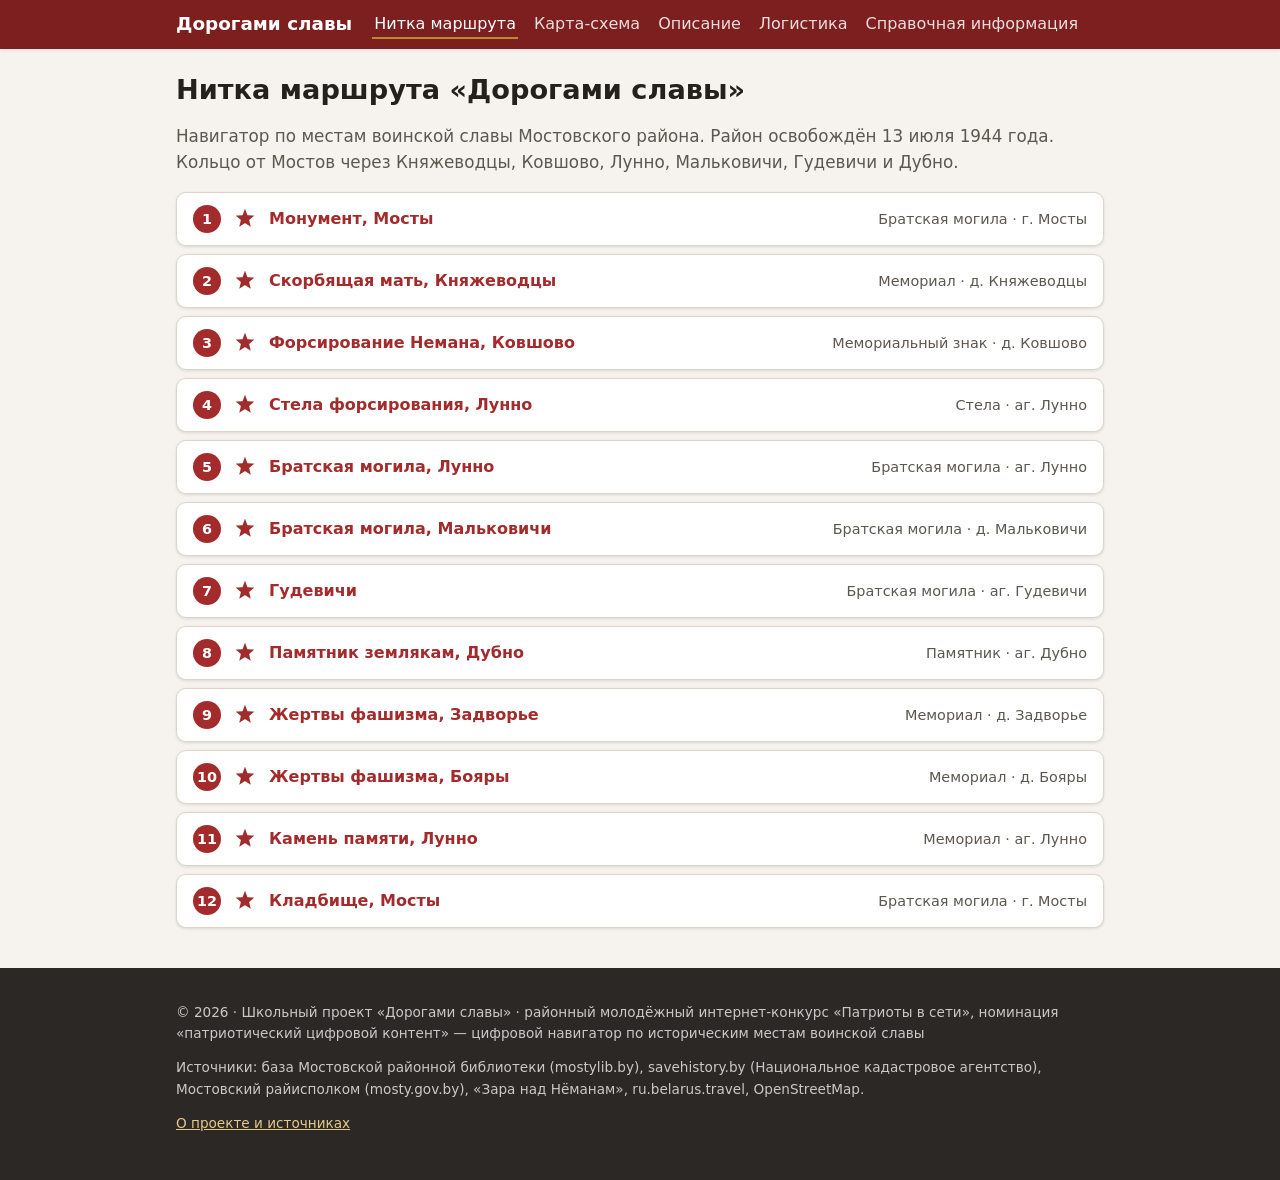
==== index.html @ 15da11a3 "initial publish: Дорогами славы — WWII glory sites navigator of Mostovsky District" ====
<!DOCTYPE html>
<html lang="ru">
<head>
  <meta charset="UTF-8">
  <meta name="viewport" content="width=device-width, initial-scale=1.0">
  <title>Дорогами славы — навигатор по местам воинской славы Мостовского района</title>
  <meta name="description" content="Цифровой навигатор по историческим местам воинской славы Мостовского района Гродненской области: братские могилы, мемориалы, места форсирования Немана, огненные деревни. Карта-схема, страницы мест с историей и источниками.">
  <link rel="icon" type="image/svg+xml" href="img/favicon.svg">
  <link rel="stylesheet" href="css/style.css?v=1">
</head>
<body>
  <header class="site-header">
    <nav class="navbar" aria-label="Основная навигация">
      <a class="navbar-brand" href="#/">Дорогами славы</a>
      <ul class="navbar-links">
        <li><a href="#/">Нитка маршрута</a></li>
        <li><a href="#/map">Карта-схема</a></li>
        <li><a href="#/opis">Описание</a></li>
        <li><a href="#/logistika">Логистика</a></li>
        <li><a href="#/spravka">Справочная информация</a></li>
      </ul>
    </nav>
  </header>

  <main id="app" class="container">
    <p>Загрузка…</p>
  </main>

  <footer class="site-footer">
    <div class="container">
      <p>© 2026 · Школьный проект «Дорогами славы» · районный молодёжный интернет-конкурс «Патриоты в сети», номинация «патриотический цифровой контент» — цифровой навигатор по историческим местам воинской славы</p>
      <p>Источники: база Мостовской районной библиотеки (mostylib.by), savehistory.by (Национальное кадастровое агентство), Мостовский райисполком (mosty.gov.by), «Зара над Нёманам», ru.belarus.travel, OpenStreetMap.</p>
      <p><a href="about.html">О проекте и источниках</a></p>
    </div>
  </footer>

  <noscript><p class="container">Для просмотра навигатора включите JavaScript.</p></noscript>

  <!-- Порядок загрузки = порядок зависимости модулей: данные и адрес → геометрия
       схемы и условный знак → разметка → пять отделов → страница места → диспетчер. -->
  <script src="js/data.js?v=1"></script>
  <script src="js/router.js"></script>
  <script src="js/glory-icon.js?v=1"></script>
  <script src="js/dom.js?v=1"></script>
  <script src="js/map-geometry.js?v=1"></script>
  <script src="js/map.js?v=1"></script>
  <script src="js/sections.js?v=1"></script>
  <script src="js/place.js?v=1"></script>
  <script src="js/app.js?v=1"></script>
</body>
</html>
---- css/style.css ----
/* ============================================================
 * Дорогами славы — дизайн-токены и стили.
 * Мемориальная палитра: глубокий красный (звезда, нитка маршрута),
 * тёмный графит (текст), тёплая бумага (фон), приглушённое золото
 * (акценты). Без церковной зелёно-золотой гаммы проекта храмов.
 * ============================================================ */

:root {
  --bg: #f6f3ee;
  --surface: #ffffff;
  --ink: #23211e;
  --ink-soft: #5c574f;
  --red: #a32b2b;
  --red-dark: #7d1f1f;
  --gold: #b98a2f;
  --line: #ddd5c8;
  --radius: 10px;
  --shadow: 0 1px 3px rgba(35, 33, 30, 0.12);
}

* { box-sizing: border-box; }

body {
  margin: 0;
  font-family: "Segoe UI", system-ui, -apple-system, Roboto, Arial, sans-serif;
  background: var(--bg);
  color: var(--ink);
  line-height: 1.55;
}

.container { max-width: 960px; margin: 0 auto; padding: 0 16px; }

a { color: var(--red); }
a:hover { color: var(--red-dark); }

/* ---------- Шапка ---------- */
.site-header {
  background: var(--red-dark);
  color: #fff;
  box-shadow: var(--shadow);
}
.navbar {
  max-width: 960px;
  margin: 0 auto;
  padding: 10px 16px;
  display: flex;
  flex-wrap: wrap;
  align-items: center;
  gap: 8px 20px;
}
.navbar-brand {
  color: #fff;
  font-weight: 700;
  font-size: 1.15rem;
  text-decoration: none;
}
.navbar-links {
  list-style: none;
  display: flex;
  flex-wrap: wrap;
  gap: 4px 14px;
  margin: 0;
  padding: 0;
}
.navbar-links a {
  color: rgba(255, 255, 255, 0.85);
  text-decoration: none;
  padding: 4px 2px;
  border-bottom: 2px solid transparent;
}
.navbar-links a:hover { color: #fff; }
.navbar-links a[aria-current="page"] {
  color: #fff;
  border-bottom-color: var(--gold);
}

/* ---------- Заголовки и текст ---------- */
h1 { font-size: 1.7rem; line-height: 1.25; margin: 24px 0 8px; }
h2 { font-size: 1.25rem; margin: 24px 0 8px; }
.lead { color: var(--ink-soft); font-size: 1.05rem; }

/* ---------- Список нитки маршрута ---------- */
.route-list, .map-index {
  list-style: none;
  padding: 0;
  margin: 16px 0;
}
.route-list li {
  display: flex;
  align-items: center;
  gap: 12px;
  background: var(--surface);
  border: 1px solid var(--line);
  border-radius: var(--radius);
  padding: 12px 16px;
  margin-bottom: 8px;
  box-shadow: var(--shadow);
}
.route-step {
  flex: 0 0 auto;
  width: 28px;
  height: 28px;
  display: inline-flex;
  align-items: center;
  justify-content: center;
  background: var(--red);
  color: #fff;
  border-radius: 50%;
  font-weight: 700;
  font-size: 0.9rem;
}
.glory-star { color: var(--red); flex: 0 0 auto; }
.route-name { font-weight: 600; text-decoration: none; }
.route-settlement { margin-left: auto; color: var(--ink-soft); font-size: 0.9rem; text-align: right; }

/* ---------- Карточки ---------- */
.card {
  background: var(--surface);
  border: 1px solid var(--line);
  border-radius: var(--radius);
  padding: 16px 20px;
  margin: 16px 0;
  box-shadow: var(--shadow);
}
.stop-head { display: flex; align-items: center; gap: 10px; flex-wrap: wrap; }
.stop-head h3 { margin: 0; }
.stop-meta { margin: 4px 0 0; color: var(--ink-soft); font-size: 0.9rem; }

/* ---------- Схема ---------- */
.map-schema {
  background: #efe9dd;
  border: 1px solid var(--line);
  border-radius: var(--radius);
  padding: 12px;
  margin: 16px 0;
}
.map-schema svg { width: 100%; height: auto; display: block; }
.map-district { fill: #f8f5ee; stroke: #b3a78e; stroke-width: 1.5; }
.map-road { fill: none; stroke: #cfc4a9; stroke-width: 2; }
.map-river { fill: none; stroke: #7ba3bd; stroke-width: 3; stroke-linecap: round; }
.map-route { fill: none; stroke: var(--red); stroke-width: 2.5; stroke-dasharray: 7 4; }
.map-marker a { cursor: pointer; }
.map-marker .marker-hit { fill: transparent; }
.map-marker .marker-step { font-size: 11px; font-weight: 700; fill: var(--ink); }
.map-marker .marker-star { fill: var(--red); stroke: #fff; stroke-width: 1; }
.map-marker:hover .marker-star, .map-marker:focus .marker-star { fill: var(--gold); }
.map-marker .marker-label {
  font-size: 12px;
  fill: var(--ink);
  paint-order: stroke;
  stroke: #efe9dd;
  stroke-width: 3px;
}
.map-legend {
  list-style: none;
  display: flex;
  flex-wrap: wrap;
  gap: 6px 20px;
  padding: 8px 4px 0;
  margin: 0;
  font-size: 0.9rem;
  color: var(--ink-soft);
}
.map-legend li { display: flex; align-items: center; gap: 8px; }
.legend-route { width: 26px; height: 0; border-top: 3px dashed var(--red); }
.legend-river { width: 26px; height: 0; border-top: 3px solid #7ba3bd; }
.legend-road { width: 26px; height: 0; border-top: 2px solid #cfc4a9; }
.legend-star { color: var(--red); }
.map-index { columns: 2; gap: 24px; }
.map-index li { break-inside: avoid; margin-bottom: 4px; }
@media (max-width: 640px) { .map-index { columns: 1; } }

/* ---------- Таблицы ---------- */
.table-scroll { overflow-x: auto; }
.data-table {
  width: 100%;
  border-collapse: collapse;
  background: var(--surface);
  border: 1px solid var(--line);
  border-radius: var(--radius);
  overflow: hidden;
  box-shadow: var(--shadow);
}
.data-table th, .data-table td {
  padding: 10px 12px;
  border-bottom: 1px solid var(--line);
  text-align: left;
  vertical-align: top;
  font-size: 0.95rem;
}
.data-table th { background: #efe9dd; white-space: nowrap; }

/* ---------- Страница места ---------- */
.place-head { margin-bottom: 8px; }
.place-kind { color: var(--ink-soft); text-transform: uppercase; letter-spacing: 0.06em; font-size: 0.8rem; margin: 24px 0 4px; }
.place-address { color: var(--ink-soft); display: flex; align-items: center; gap: 8px; }
.place-discrepancy {
  background: #fdf3e0;
  border: 1px solid var(--gold);
  border-left: 5px solid var(--gold);
  border-radius: var(--radius);
  padding: 12px 18px;
  margin: 16px 0;
}
.photo-slot {
  background: #efe9dd;
  border: 1px dashed var(--line);
  border-radius: var(--radius);
  padding: 20px;
  color: var(--ink-soft);
  text-align: center;
}
.place-photo figure { margin: 0 0 12px; }
.place-photo img { max-width: 100%; height: auto; border-radius: var(--radius); }
.visit-photos { display: grid; grid-template-columns: repeat(auto-fill, minmax(220px, 1fr)); gap: 12px; }
.visit-photos img { width: 100%; height: auto; border-radius: var(--radius); }
.map-links { display: flex; flex-wrap: wrap; gap: 10px; margin: 12px 0; }
.place-neighbours { display: flex; justify-content: space-between; flex-wrap: wrap; gap: 10px; margin: 28px 0; }

/* ---------- Кнопки ---------- */
.btn {
  display: inline-block;
  background: var(--red);
  color: #fff;
  padding: 8px 16px;
  border-radius: var(--radius);
  text-decoration: none;
  font-weight: 600;
  font-size: 0.92rem;
  border: none;
}
.btn:hover { background: var(--red-dark); color: #fff; }
.btn-secondary { background: var(--surface); color: var(--red); border: 1px solid var(--red); }
.btn-secondary:hover { background: #fdf0f0; color: var(--red-dark); }

/* ---------- Подвал ---------- */
.site-footer {
  margin-top: 40px;
  padding: 20px 0 32px;
  background: #2b2825;
  color: rgba(255, 255, 255, 0.75);
  font-size: 0.85rem;
}
.site-footer a { color: #e8c98a; }
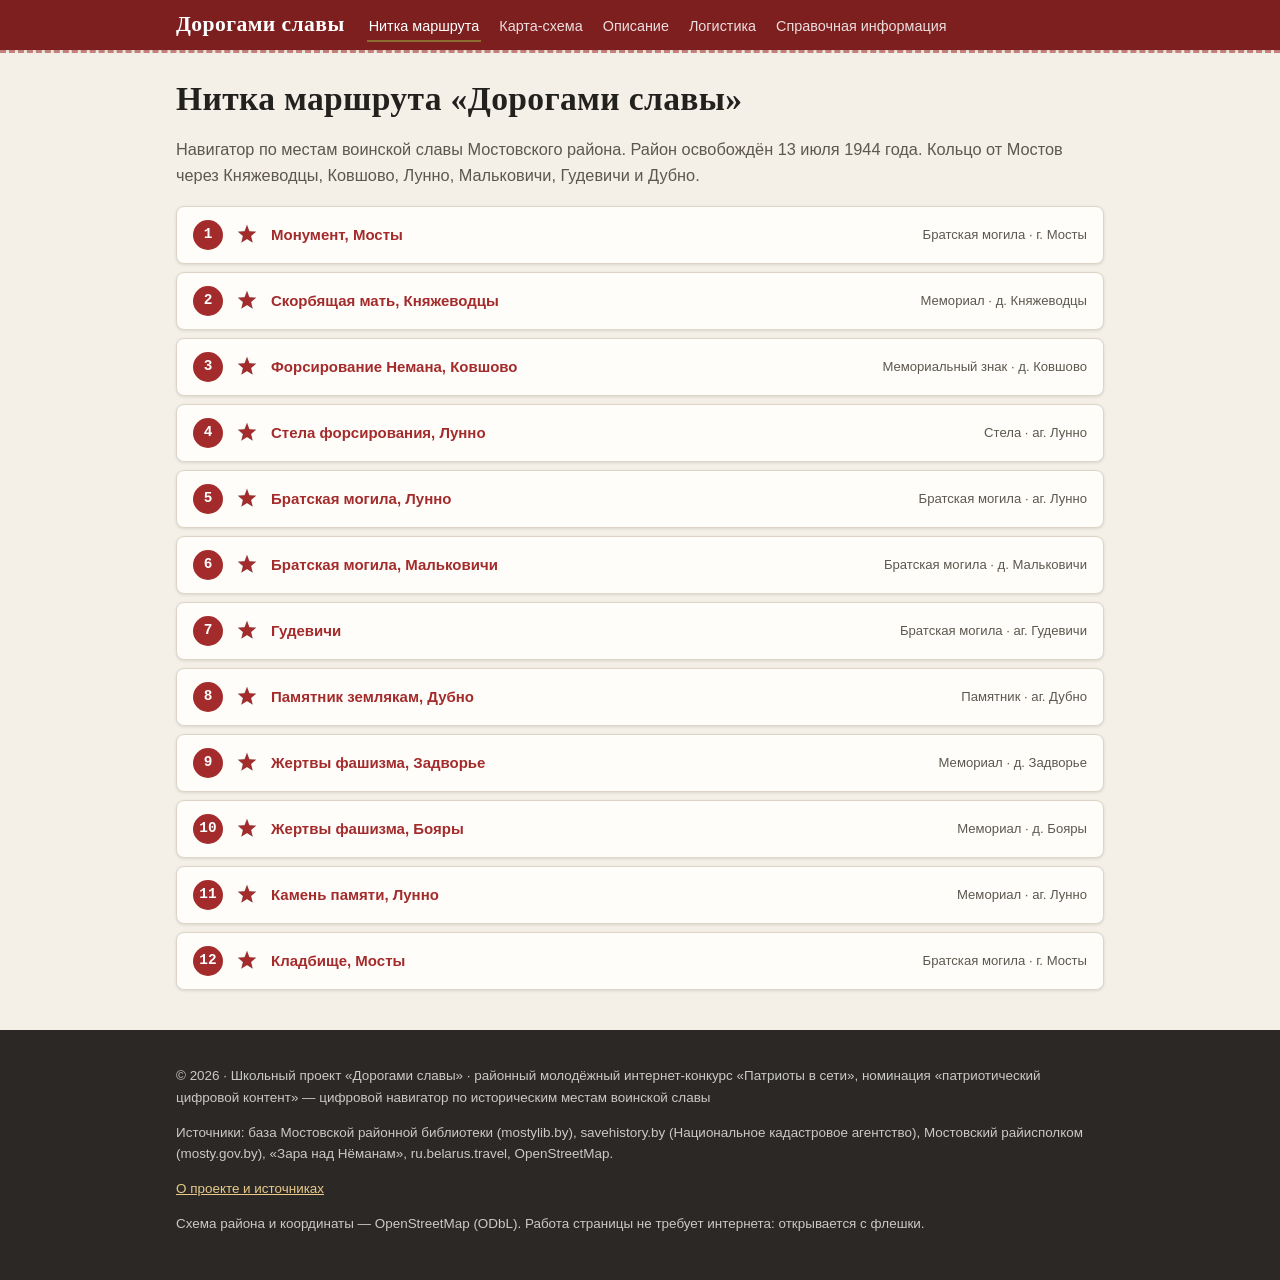
==== commit dc57d10d: "design pass: type pairing, memory-thread signature, mobile and print styles" ====
--- a/index.html
+++ b/index.html
@@ -21,6 +21,7 @@
       </ul>
     </nav>
   </header>
+  <hr class="memory-thread" aria-hidden="true">
 
   <main id="app" class="container">
     <p>Загрузка…</p>
@@ -31,6 +32,7 @@
       <p>© 2026 · Школьный проект «Дорогами славы» · районный молодёжный интернет-конкурс «Патриоты в сети», номинация «патриотический цифровой контент» — цифровой навигатор по историческим местам воинской славы</p>
       <p>Источники: база Мостовской районной библиотеки (mostylib.by), savehistory.by (Национальное кадастровое агентство), Мостовский райисполком (mosty.gov.by), «Зара над Нёманам», ru.belarus.travel, OpenStreetMap.</p>
       <p><a href="about.html">О проекте и источниках</a></p>
+      <p>Схема района и координаты — OpenStreetMap (ODbL). Работа страницы не требует интернета: открывается с флешки.</p>
     </div>
   </footer>
 
--- a/css/style.css
+++ b/css/style.css
@@ -1,154 +1,231 @@
 /* ============================================================
  * Дорогами славы — дизайн-токены и стили.
- * Мемориальная палитра: глубокий красный (звезда, нитка маршрута),
- * тёмный графит (текст), тёплая бумага (фон), приглушённое золото
- * (акценты). Без церковной зелёно-золотой гаммы проекта храмов.
+ *
+ * Дизайн-план (frontend-design pass, 2026-09-19)
+ *
+ * Тема: дорожный указатель и мемориальная доска. Аудитория — жюри
+ * конкурса, школьники, гости района с телефоном. Работа страницы —
+ * провести читателя по кольцу мест памяти и рассказать каждую историю.
+ *
+ * Палитра (именованные значения):
+ *   --granite   #23211e  тёмный гранит — текст
+ *   --paper     #f4f0e8  тёплая бумага — фон (не крем-дефолт: серее и холоднее)
+ *   --carnation #a32b2b  гвоздика — акцент (звезда, нитка, кнопки)
+ *   --carnation-deep #7d1f1f — тёмная гвоздика (шапка, hover)
+ *   --wreath    #8a6d2f  сухое золото венка — вторичный акцент
+ *   --stone     #ddd5c8  светлый камень — линии
+ *
+ * Типографика (локальные системные стеки, без CDN):
+ *   Дисплей/заголовки: Georgia (доступна в Windows/macOS; fallback
+ *     'Times New Roman', serif) — книжная антиква под мемориальные
+ *     доски, с трекингом надписей-капителью.
+ *   Текст: Verdana, Tahoma — честный экранäs шрифт для длинного
+ *     чтения с телефона; а не безликий system-ui.
+ *   Цифры шагов/координаты: Consolas/monospace — табличные данные.
+ *
+ * Подпись (signature): «нитка памяти» — пунктирная гвоздичная линия,
+ * которая прошивает страницу: под шапкой, слева у истории места и на
+ * схеме как маршрут. Один приём, три масштаба.
+ *
+ * Схема данных не знает о CSS; правка данных — js/data.js.
  * ============================================================ */
 
 :root {
-  --bg: #f6f3ee;
-  --surface: #ffffff;
-  --ink: #23211e;
+  --granite: #23211e;
   --ink-soft: #5c574f;
-  --red: #a32b2b;
-  --red-dark: #7d1f1f;
-  --gold: #b98a2f;
-  --line: #ddd5c8;
-  --radius: 10px;
+  --paper: #f4f0e8;
+  --surface: #fffdf9;
+  --carnation: #a32b2b;
+  --carnation-deep: #7d1f1f;
+  --wreath: #8a6d2f;
+  --stone: #ddd5c8;
+  --radius: 8px;
   --shadow: 0 1px 3px rgba(35, 33, 30, 0.12);
+  --font-display: Georgia, "Times New Roman", serif;
+  --font-body: Verdana, Tahoma, "Segoe UI", sans-serif;
+  --font-mono: Consolas, "Courier New", monospace;
 }
 
 * { box-sizing: border-box; }
 
 body {
   margin: 0;
-  font-family: "Segoe UI", system-ui, -apple-system, Roboto, Arial, sans-serif;
-  background: var(--bg);
-  color: var(--ink);
-  line-height: 1.55;
+  font-family: var(--font-body);
+  background: var(--paper);
+  color: var(--granite);
+  line-height: 1.6;
+  font-size: 15px;
 }
 
 .container { max-width: 960px; margin: 0 auto; padding: 0 16px; }
 
-a { color: var(--red); }
-a:hover { color: var(--red-dark); }
+a { color: var(--carnation); }
+a:hover { color: var(--carnation-deep); }
+a:focus-visible, .btn:focus-visible {
+  outline: 3px solid var(--wreath);
+  outline-offset: 2px;
+}
+
+/* ---------- Типографика ---------- */
+h1, h2, h3, .navbar-brand {
+  font-family: var(--font-display);
+  font-weight: 700;
+  line-height: 1.2;
+  letter-spacing: 0.01em;
+}
+h1 { font-size: clamp(1.6rem, 4.5vw, 2.1rem); margin: 26px 0 10px; }
+h2 { font-size: 1.3rem; margin: 26px 0 8px; }
+h3 { font-size: 1.08rem; margin: 0; }
+.lead { color: var(--ink-soft); font-size: 1.02rem; }
+
+/* Эйброу-строка на странице места: тип места · деревня · год */
+.place-kind {
+  font-family: var(--font-mono);
+  font-size: 0.72rem;
+  text-transform: uppercase;
+  letter-spacing: 0.14em;
+  color: var(--wreath);
+}
+
+/* ---------- Подпись: нитка памяти ---------- */
+.memory-thread {
+  height: 0;
+  border: none;
+  border-top: 3px dashed var(--carnation);
+  opacity: 0.55;
+  margin: 0 0 20px;
+}
 
 /* ---------- Шапка ---------- */
 .site-header {
-  background: var(--red-dark);
+  background: var(--carnation-deep);
   color: #fff;
   box-shadow: var(--shadow);
 }
 .navbar {
   max-width: 960px;
   margin: 0 auto;
-  padding: 10px 16px;
+  padding: 12px 16px;
   display: flex;
   flex-wrap: wrap;
-  align-items: center;
-  gap: 8px 20px;
+  align-items: baseline;
+  gap: 6px 22px;
 }
 .navbar-brand {
   color: #fff;
   font-weight: 700;
-  font-size: 1.15rem;
+  font-size: 1.35rem;
   text-decoration: none;
+  letter-spacing: 0.02em;
 }
 .navbar-links {
   list-style: none;
   display: flex;
   flex-wrap: wrap;
-  gap: 4px 14px;
+  gap: 2px 16px;
   margin: 0;
   padding: 0;
+  font-size: 0.9rem;
 }
 .navbar-links a {
   color: rgba(255, 255, 255, 0.85);
   text-decoration: none;
-  padding: 4px 2px;
+  padding: 6px 2px;
   border-bottom: 2px solid transparent;
 }
 .navbar-links a:hover { color: #fff; }
 .navbar-links a[aria-current="page"] {
   color: #fff;
-  border-bottom-color: var(--gold);
-}
-
-/* ---------- Заголовки и текст ---------- */
-h1 { font-size: 1.7rem; line-height: 1.25; margin: 24px 0 8px; }
-h2 { font-size: 1.25rem; margin: 24px 0 8px; }
-.lead { color: var(--ink-soft); font-size: 1.05rem; }
+  border-bottom-color: var(--wreath);
+}
 
 /* ---------- Список нитки маршрута ---------- */
 .route-list, .map-index {
   list-style: none;
   padding: 0;
-  margin: 16px 0;
+  margin: 18px 0;
 }
 .route-list li {
   display: flex;
   align-items: center;
   gap: 12px;
   background: var(--surface);
-  border: 1px solid var(--line);
-  border-radius: var(--radius);
-  padding: 12px 16px;
+  border: 1px solid var(--stone);
+  border-radius: var(--radius);
+  padding: 13px 16px;
   margin-bottom: 8px;
   box-shadow: var(--shadow);
-}
+  transition: border-color 0.15s ease;
+}
+.route-list li:hover { border-color: var(--carnation); }
 .route-step {
   flex: 0 0 auto;
-  width: 28px;
-  height: 28px;
+  width: 30px;
+  height: 30px;
   display: inline-flex;
   align-items: center;
   justify-content: center;
-  background: var(--red);
+  background: var(--carnation);
   color: #fff;
   border-radius: 50%;
+  font-family: var(--font-mono);
   font-weight: 700;
   font-size: 0.9rem;
 }
-.glory-star { color: var(--red); flex: 0 0 auto; }
+.glory-star { color: var(--carnation); flex: 0 0 auto; }
 .route-name { font-weight: 600; text-decoration: none; }
-.route-settlement { margin-left: auto; color: var(--ink-soft); font-size: 0.9rem; text-align: right; }
+.route-name:hover { text-decoration: underline; }
+.route-settlement {
+  margin-left: auto;
+  color: var(--ink-soft);
+  font-size: 0.82rem;
+  text-align: right;
+}
+@media (max-width: 560px) {
+  .route-settlement { display: none; }
+}
 
 /* ---------- Карточки ---------- */
 .card {
   background: var(--surface);
-  border: 1px solid var(--line);
+  border: 1px solid var(--stone);
   border-radius: var(--radius);
   padding: 16px 20px;
   margin: 16px 0;
   box-shadow: var(--shadow);
 }
 .stop-head { display: flex; align-items: center; gap: 10px; flex-wrap: wrap; }
-.stop-head h3 { margin: 0; }
-.stop-meta { margin: 4px 0 0; color: var(--ink-soft); font-size: 0.9rem; }
+.stop-meta { margin: 4px 0 0; color: var(--ink-soft); font-size: 0.88rem; }
 
 /* ---------- Схема ---------- */
 .map-schema {
-  background: #efe9dd;
-  border: 1px solid var(--line);
+  background: #ece6d8;
+  border: 1px solid var(--stone);
   border-radius: var(--radius);
   padding: 12px;
   margin: 16px 0;
 }
 .map-schema svg { width: 100%; height: auto; display: block; }
-.map-district { fill: #f8f5ee; stroke: #b3a78e; stroke-width: 1.5; }
+.map-district { fill: #f6f2e9; stroke: #a89a7e; stroke-width: 1.4; }
 .map-road { fill: none; stroke: #cfc4a9; stroke-width: 2; }
-.map-river { fill: none; stroke: #7ba3bd; stroke-width: 3; stroke-linecap: round; }
-.map-route { fill: none; stroke: var(--red); stroke-width: 2.5; stroke-dasharray: 7 4; }
+.map-river { fill: none; stroke: #6d97b3; stroke-width: 3; stroke-linecap: round; }
+.map-route { fill: none; stroke: var(--carnation); stroke-width: 2.5; stroke-dasharray: 7 4; }
 .map-marker a { cursor: pointer; }
 .map-marker .marker-hit { fill: transparent; }
-.map-marker .marker-step { font-size: 11px; font-weight: 700; fill: var(--ink); }
-.map-marker .marker-star { fill: var(--red); stroke: #fff; stroke-width: 1; }
-.map-marker:hover .marker-star, .map-marker:focus .marker-star { fill: var(--gold); }
+.map-marker:focus-within .marker-star { fill: var(--wreath); }
+.map-marker .marker-step {
+  font-family: var(--font-mono);
+  font-size: 11px;
+  font-weight: 700;
+  fill: var(--granite);
+}
+.map-marker .marker-star { fill: var(--carnation); stroke: #fff; stroke-width: 1; }
+.map-marker:hover .marker-star { fill: var(--wreath); }
 .map-marker .marker-label {
   font-size: 12px;
-  fill: var(--ink);
+  fill: var(--granite);
   paint-order: stroke;
-  stroke: #efe9dd;
+  stroke: #ece6d8;
   stroke-width: 3px;
 }
 .map-legend {
@@ -158,53 +235,63 @@
   gap: 6px 20px;
   padding: 8px 4px 0;
   margin: 0;
-  font-size: 0.9rem;
+  font-size: 0.85rem;
   color: var(--ink-soft);
 }
 .map-legend li { display: flex; align-items: center; gap: 8px; }
-.legend-route { width: 26px; height: 0; border-top: 3px dashed var(--red); }
-.legend-river { width: 26px; height: 0; border-top: 3px solid #7ba3bd; }
+.legend-route { width: 26px; height: 0; border-top: 3px dashed var(--carnation); }
+.legend-river { width: 26px; height: 0; border-top: 3px solid #6d97b3; }
 .legend-road { width: 26px; height: 0; border-top: 2px solid #cfc4a9; }
-.legend-star { color: var(--red); }
+.legend-star { color: var(--carnation); }
 .map-index { columns: 2; gap: 24px; }
 .map-index li { break-inside: avoid; margin-bottom: 4px; }
 @media (max-width: 640px) { .map-index { columns: 1; } }
 
 /* ---------- Таблицы ---------- */
-.table-scroll { overflow-x: auto; }
+.table-scroll { overflow-x: auto; -webkit-overflow-scrolling: touch; }
 .data-table {
   width: 100%;
   border-collapse: collapse;
   background: var(--surface);
-  border: 1px solid var(--line);
-  border-radius: var(--radius);
-  overflow: hidden;
+  border: 1px solid var(--stone);
   box-shadow: var(--shadow);
+  font-size: 0.92rem;
 }
 .data-table th, .data-table td {
   padding: 10px 12px;
-  border-bottom: 1px solid var(--line);
+  border-bottom: 1px solid var(--stone);
   text-align: left;
   vertical-align: top;
-  font-size: 0.95rem;
-}
-.data-table th { background: #efe9dd; white-space: nowrap; }
+}
+.data-table th { background: #ece6d8; white-space: nowrap; font-family: var(--font-display); }
+.data-table td:nth-child(4) { font-family: var(--font-mono); font-size: 0.85rem; }
 
 /* ---------- Страница места ---------- */
 .place-head { margin-bottom: 8px; }
-.place-kind { color: var(--ink-soft); text-transform: uppercase; letter-spacing: 0.06em; font-size: 0.8rem; margin: 24px 0 4px; }
-.place-address { color: var(--ink-soft); display: flex; align-items: center; gap: 8px; }
+.place-kind { margin: 26px 0 4px; }
+.place-address {
+  color: var(--ink-soft);
+  display: flex;
+  align-items: center;
+  gap: 8px;
+}
+.place-history {
+  border-left: 3px dashed var(--carnation);
+  padding-left: 18px;
+  margin: 20px 0;
+}
+.place-history h2 { margin-top: 0; }
 .place-discrepancy {
-  background: #fdf3e0;
-  border: 1px solid var(--gold);
-  border-left: 5px solid var(--gold);
+  background: #f7efdc;
+  border: 1px solid var(--wreath);
+  border-left: 5px solid var(--wreath);
   border-radius: var(--radius);
   padding: 12px 18px;
   margin: 16px 0;
 }
 .photo-slot {
-  background: #efe9dd;
-  border: 1px dashed var(--line);
+  background: #ece6d8;
+  border: 1px dashed var(--stone);
   border-radius: var(--radius);
   padding: 20px;
   color: var(--ink-soft);
@@ -215,30 +302,69 @@
 .visit-photos { display: grid; grid-template-columns: repeat(auto-fill, minmax(220px, 1fr)); gap: 12px; }
 .visit-photos img { width: 100%; height: auto; border-radius: var(--radius); }
 .map-links { display: flex; flex-wrap: wrap; gap: 10px; margin: 12px 0; }
-.place-neighbours { display: flex; justify-content: space-between; flex-wrap: wrap; gap: 10px; margin: 28px 0; }
+.place-neighbours {
+  display: flex;
+  justify-content: space-between;
+  flex-wrap: wrap;
+  gap: 10px;
+  margin: 28px 0;
+}
 
 /* ---------- Кнопки ---------- */
 .btn {
   display: inline-block;
-  background: var(--red);
-  color: #fff;
-  padding: 8px 16px;
+  background: var(--carnation);
+  color: #fff;
+  padding: 9px 16px;
   border-radius: var(--radius);
   text-decoration: none;
   font-weight: 600;
-  font-size: 0.92rem;
+  font-size: 0.9rem;
   border: none;
-}
-.btn:hover { background: var(--red-dark); color: #fff; }
-.btn-secondary { background: var(--surface); color: var(--red); border: 1px solid var(--red); }
-.btn-secondary:hover { background: #fdf0f0; color: var(--red-dark); }
+  min-height: 40px;
+}
+.btn:hover { background: var(--carnation-deep); color: #fff; }
+.btn-secondary { background: var(--surface); color: var(--carnation); border: 1px solid var(--carnation); }
+.btn-secondary:hover { background: #f8ecec; color: var(--carnation-deep); }
 
 /* ---------- Подвал ---------- */
 .site-footer {
   margin-top: 40px;
-  padding: 20px 0 32px;
+  padding: 22px 0 32px;
   background: #2b2825;
   color: rgba(255, 255, 255, 0.75);
-  font-size: 0.85rem;
+  font-size: 0.84rem;
 }
 .site-footer a { color: #e8c98a; }
+
+/* ---------- Уважение к настройкам ---------- */
+@media (prefers-reduced-motion: reduce) {
+  * { transition: none !important; animation: none !important; scroll-behavior: auto !important; }
+}
+
+/* ---------- Печать: схема и страницы мест на бумагу ---------- */
+@media print {
+  @page { margin: 14mm 12mm; }
+  body { background: #fff; color: #000; font-size: 11pt; }
+  .site-header, .site-footer, .navbar, .map-links, .place-neighbours,
+  .btn, .photo-slot { display: none !important; }
+  .container { max-width: none; padding: 0; }
+  h1 { font-size: 16pt; margin: 0 0 8pt; }
+  h2 { font-size: 12.5pt; }
+  a { color: #000; text-decoration: none; }
+  .card, .map-schema, .data-table, .place-discrepancy {
+    box-shadow: none;
+    border: 1px solid #999;
+    break-inside: avoid;
+  }
+  /* Схема печатается в полный размер с подписями; звёзды — контрастнее */
+  .map-schema { background: #fff; padding: 0; }
+  .map-marker .marker-star { fill: #000; }
+  .map-marker .marker-label { stroke: #fff; }
+  .place-history { border-left-color: #999; }
+  /* Разделители страниц между местами при печати списка */
+  .route-list li { border: 1px solid #999; box-shadow: none; }
+  .print-footer-note { display: block !important; margin-top: 12pt; font-size: 9pt; color: #444; }
+}
+/* Подпись для печатной версии (в DOM добавлена в about.html) */
+.print-footer-note { display: none; }
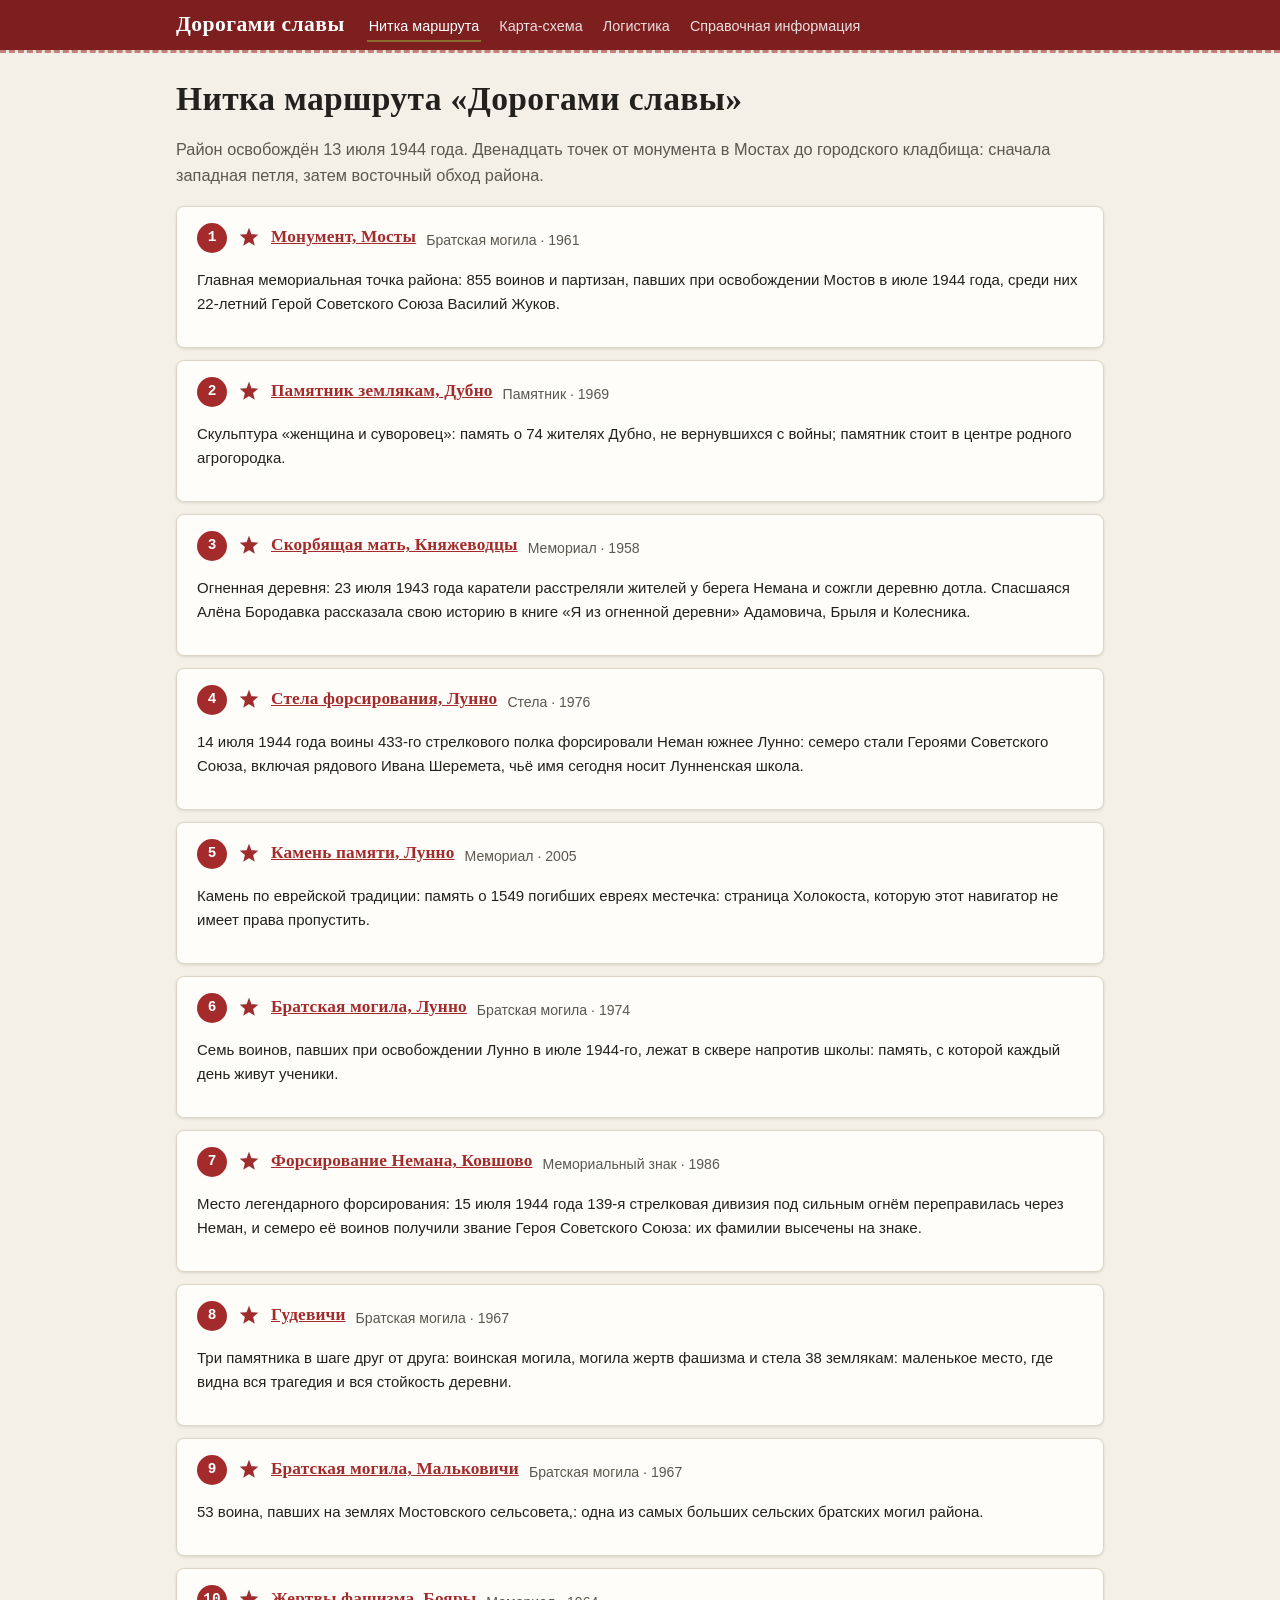
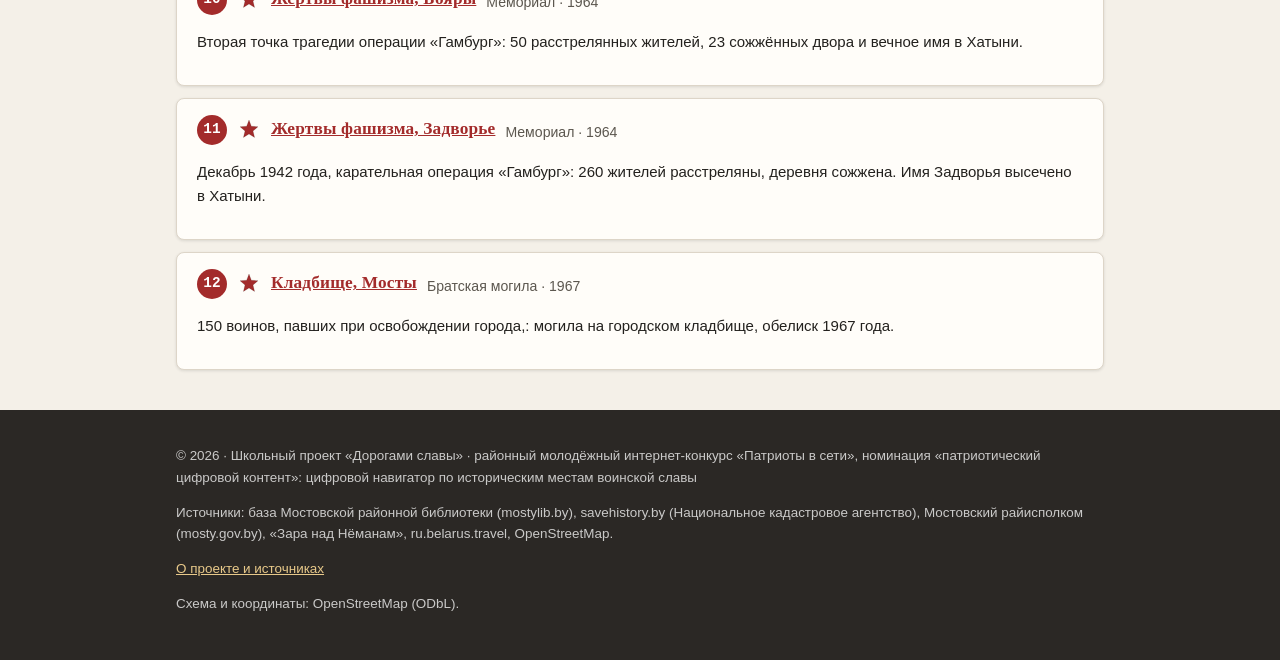
==== commit 272c5e59: "Deploy: merged route page, anti-slop copy cleanup" ====
--- a/index.html
+++ b/index.html
@@ -3,7 +3,7 @@
 <head>
   <meta charset="UTF-8">
   <meta name="viewport" content="width=device-width, initial-scale=1.0">
-  <title>Дорогами славы — навигатор по местам воинской славы Мостовского района</title>
+  <title>Дорогами славы: навигатор по местам воинской славы Мостовского района</title>
   <meta name="description" content="Цифровой навигатор по историческим местам воинской славы Мостовского района Гродненской области: братские могилы, мемориалы, места форсирования Немана, огненные деревни. Карта-схема, страницы мест с историей и источниками.">
   <link rel="icon" type="image/svg+xml" href="img/favicon.svg">
   <link rel="stylesheet" href="css/style.css?v=1">
@@ -15,7 +15,6 @@
       <ul class="navbar-links">
         <li><a href="#/">Нитка маршрута</a></li>
         <li><a href="#/map">Карта-схема</a></li>
-        <li><a href="#/opis">Описание</a></li>
         <li><a href="#/logistika">Логистика</a></li>
         <li><a href="#/spravka">Справочная информация</a></li>
       </ul>
@@ -29,17 +28,17 @@
 
   <footer class="site-footer">
     <div class="container">
-      <p>© 2026 · Школьный проект «Дорогами славы» · районный молодёжный интернет-конкурс «Патриоты в сети», номинация «патриотический цифровой контент» — цифровой навигатор по историческим местам воинской славы</p>
+      <p>© 2026 · Школьный проект «Дорогами славы» · районный молодёжный интернет-конкурс «Патриоты в сети», номинация «патриотический цифровой контент»: цифровой навигатор по историческим местам воинской славы</p>
       <p>Источники: база Мостовской районной библиотеки (mostylib.by), savehistory.by (Национальное кадастровое агентство), Мостовский райисполком (mosty.gov.by), «Зара над Нёманам», ru.belarus.travel, OpenStreetMap.</p>
       <p><a href="about.html">О проекте и источниках</a></p>
-      <p>Схема района и координаты — OpenStreetMap (ODbL). Работа страницы не требует интернета: открывается с флешки.</p>
+      <p>Схема и координаты: OpenStreetMap (ODbL).</p>
     </div>
   </footer>
 
   <noscript><p class="container">Для просмотра навигатора включите JavaScript.</p></noscript>
 
   <!-- Порядок загрузки = порядок зависимости модулей: данные и адрес → геометрия
-       схемы и условный знак → разметка → пять отделов → страница места → диспетчер. -->
+       схемы и условный знак → разметка → четыре отдела → страница места → диспетчер. -->
   <script src="js/data.js?v=1"></script>
   <script src="js/router.js"></script>
   <script src="js/glory-icon.js?v=1"></script>
--- a/css/style.css
+++ b/css/style.css
@@ -139,25 +139,18 @@
   border-bottom-color: var(--wreath);
 }
 
-/* ---------- Список нитки маршрута ---------- */
-.route-list, .map-index {
+/* ---------- Нитка маршрута: карточки остановок ---------- */
+.route-cards {
+  margin: 18px 0;
+}
+.route-cards .stop-card {
+  margin: 12px 0;
+}
+.map-index {
   list-style: none;
   padding: 0;
-  margin: 18px 0;
-}
-.route-list li {
-  display: flex;
-  align-items: center;
-  gap: 12px;
-  background: var(--surface);
-  border: 1px solid var(--stone);
-  border-radius: var(--radius);
-  padding: 13px 16px;
-  margin-bottom: 8px;
-  box-shadow: var(--shadow);
-  transition: border-color 0.15s ease;
-}
-.route-list li:hover { border-color: var(--carnation); }
+  margin: 12px 0;
+}
 .route-step {
   flex: 0 0 auto;
   width: 30px;
@@ -173,17 +166,6 @@
   font-size: 0.9rem;
 }
 .glory-star { color: var(--carnation); flex: 0 0 auto; }
-.route-name { font-weight: 600; text-decoration: none; }
-.route-name:hover { text-decoration: underline; }
-.route-settlement {
-  margin-left: auto;
-  color: var(--ink-soft);
-  font-size: 0.82rem;
-  text-align: right;
-}
-@media (max-width: 560px) {
-  .route-settlement { display: none; }
-}
 
 /* ---------- Карточки ---------- */
 .card {
@@ -362,8 +344,8 @@
   .map-marker .marker-star { fill: #000; }
   .map-marker .marker-label { stroke: #fff; }
   .place-history { border-left-color: #999; }
-  /* Разделители страниц между местами при печати списка */
-  .route-list li { border: 1px solid #999; box-shadow: none; }
+  /* Разделители карточек при печати списка маршрута */
+  .stop-card { border: 1px solid #999; box-shadow: none; }
   .print-footer-note { display: block !important; margin-top: 12pt; font-size: 9pt; color: #444; }
 }
 /* Подпись для печатной версии (в DOM добавлена в about.html) */
